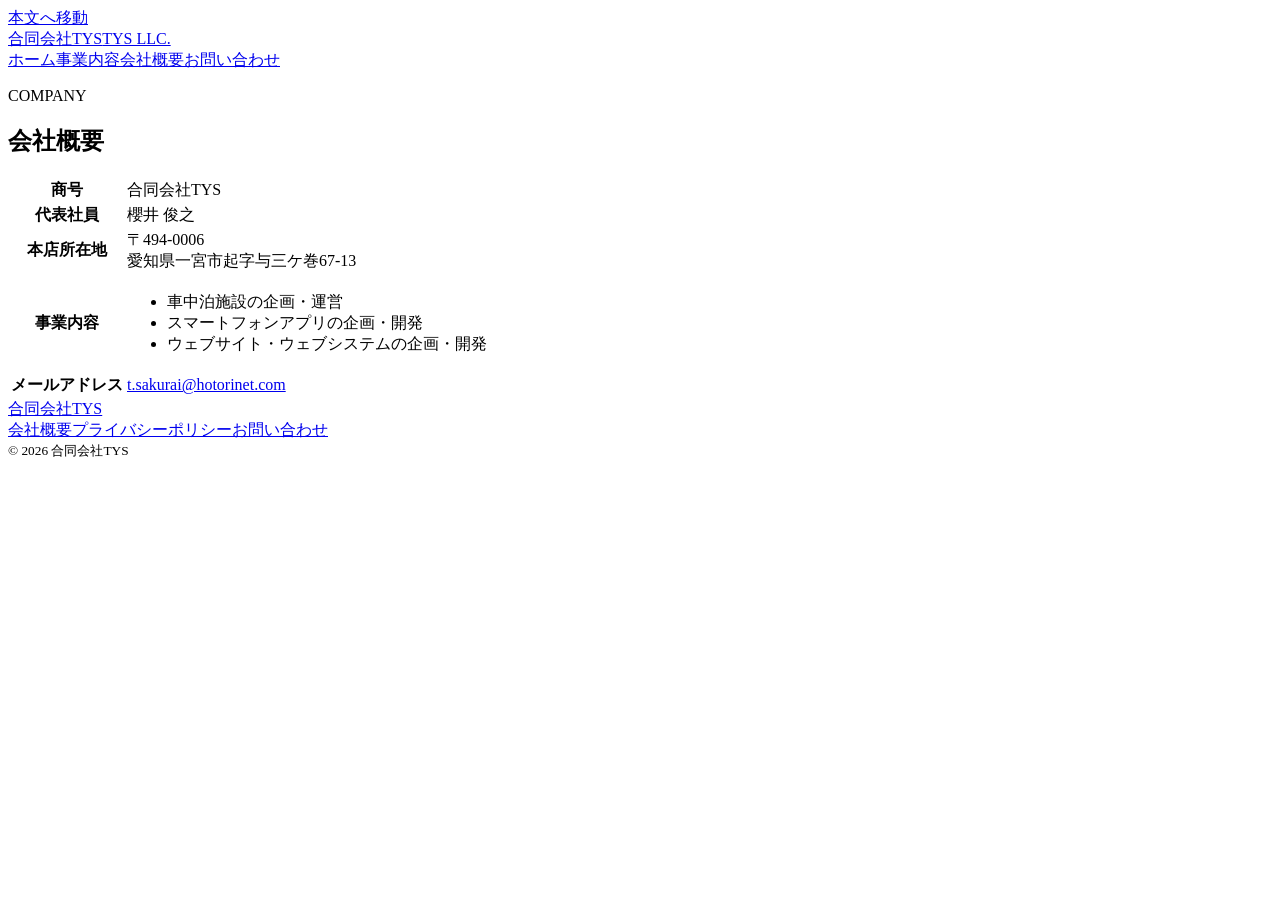
==== company.html @ b514a1fa "Add TYS corporate website" ====
<!doctype html>
<html lang="ja"><head><meta charset="utf-8"><meta name="viewport" content="width=device-width, initial-scale=1"><title>会社概要｜合同会社TYS</title><meta name="description" content="合同会社TYSの会社概要。商号、代表社員、本店所在地、事業内容、お問い合わせメールアドレスをご案内します。"><link rel="canonical" href="https://hotorinet.com/company.html"><meta name="theme-color" content="#244d45"><link rel="icon" type="image/svg+xml" href="favicon.svg"><link rel="stylesheet" href="css/style.css"><script src="js/main.js" defer></script></head>
<body><a class="skip" href="#main">本文へ移動</a><header class="header"><div class="header-inner"><a class="brand" href="index.html">合同会社TYS<span>TYS LLC.</span></a><button class="menu-toggle" type="button" aria-controls="navigation" aria-expanded="false" hidden>メニュー <span aria-hidden="true">＋</span></button><nav id="navigation" aria-label="メインナビゲーション"><a href="index.html">ホーム</a><a href="business.html">事業内容</a><a href="company.html" aria-current="page">会社概要</a><a href="privacy.html#contact">お問い合わせ</a></nav></div></header>
<main id="main"><section class="page-heading wrap"><p class="eyebrow">COMPANY</p><h1>会社概要</h1></section><section class="wrap page-body company-body" aria-label="法人情報"><table class="company-table"><tbody><tr><th scope="row">商号</th><td>合同会社TYS</td></tr><tr><th scope="row">代表社員</th><td>櫻井 俊之</td></tr><tr><th scope="row">本店所在地</th><td>〒494-0006<br>愛知県一宮市起字与三ケ巻67-13</td></tr><tr><th scope="row">事業内容</th><td><ul><li>車中泊施設の企画・運営</li><li>スマートフォンアプリの企画・開発</li><li>ウェブサイト・ウェブシステムの企画・開発</li></ul></td></tr><tr><th scope="row">メールアドレス</th><td><a class="mail" href="mailto:t.sakurai@hotorinet.com">t.sakurai@hotorinet.com</a></td></tr></tbody></table></section></main><footer><div class="footer-inner"><a class="footer-brand" href="index.html">合同会社TYS</a><div class="footer-links"><a href="company.html">会社概要</a><a href="privacy.html">プライバシーポリシー</a><a href="privacy.html#contact">お問い合わせ</a></div><small>© 2026 合同会社TYS</small></div></footer></body></html>
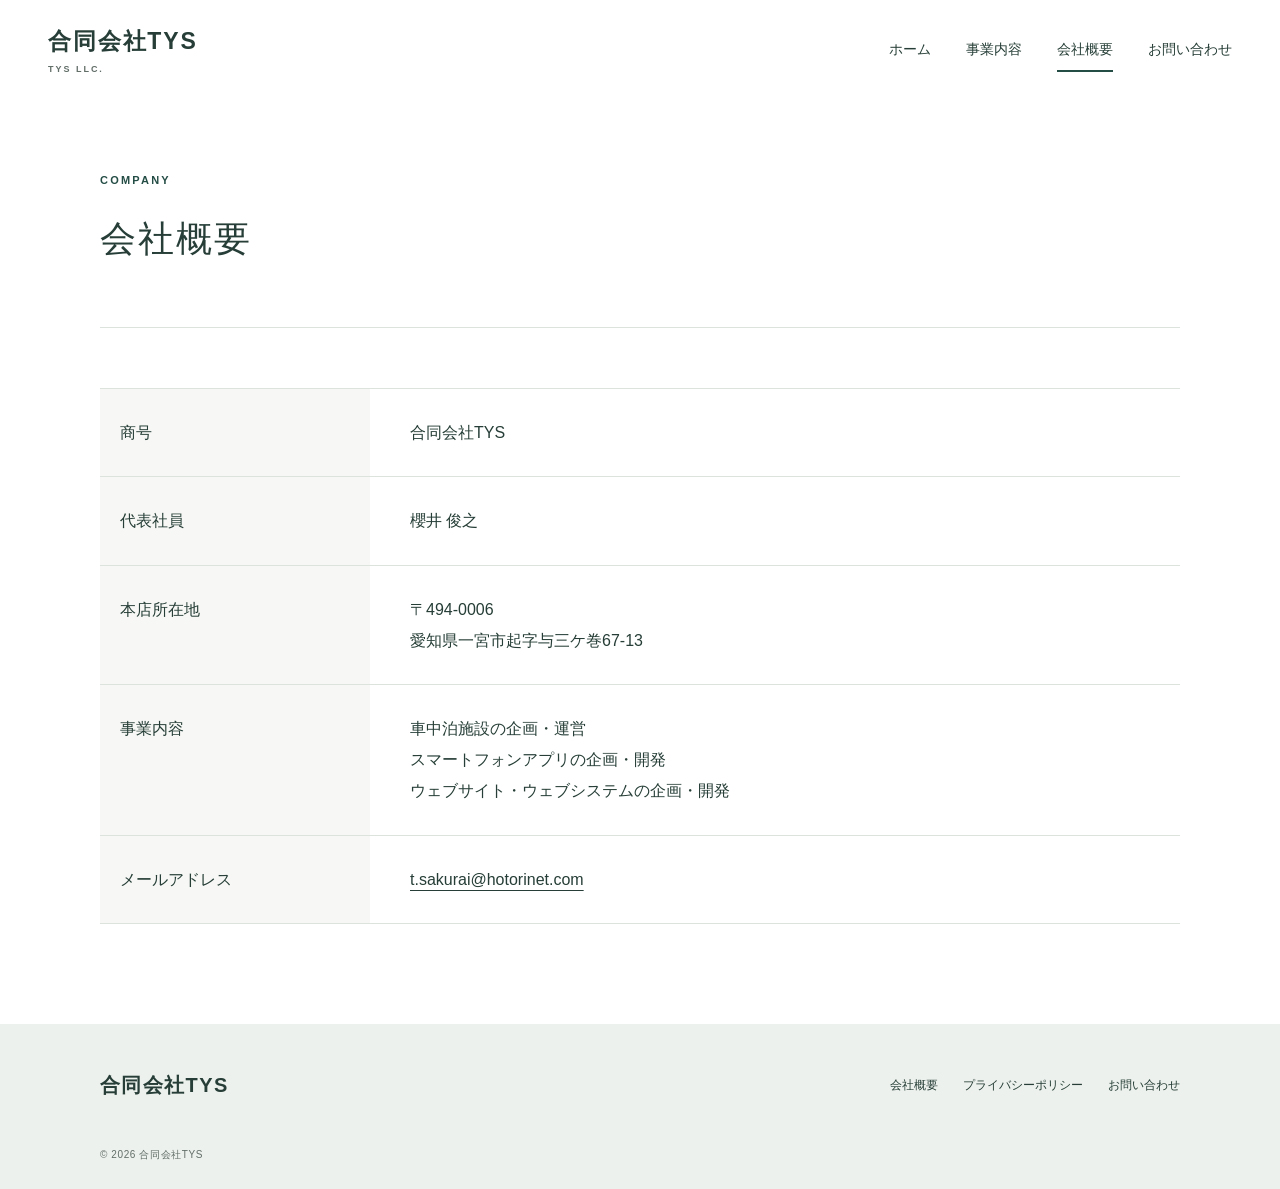
==== commit 47b77e1a: "Improve SEO metadata and Organization structured data" ====
--- a/company.html
+++ b/company.html
@@ -1,4 +1,24 @@
 <!doctype html>
-<html lang="ja"><head><meta charset="utf-8"><meta name="viewport" content="width=device-width, initial-scale=1"><title>会社概要｜合同会社TYS</title><meta name="description" content="合同会社TYSの会社概要。商号、代表社員、本店所在地、事業内容、お問い合わせメールアドレスをご案内します。"><link rel="canonical" href="https://hotorinet.com/company.html"><meta name="theme-color" content="#244d45"><link rel="icon" type="image/svg+xml" href="favicon.svg"><link rel="stylesheet" href="css/style.css"><script src="js/main.js" defer></script></head>
+<html lang="ja"><head><meta charset="utf-8"><meta name="viewport" content="width=device-width, initial-scale=1"><title>会社概要｜合同会社TYS</title><meta name="description" content="合同会社TYSの会社概要。商号、代表社員、本店所在地、事業内容、お問い合わせメールアドレスをご案内します。"><link rel="canonical" href="https://hotorinet.com/company.html"><meta name="theme-color" content="#244d45"><link rel="icon" type="image/svg+xml" href="favicon.svg"><link rel="stylesheet" href="css/style.css"><script src="js/main.js" defer></script>
+<script type="application/ld+json">
+{
+  "@context": "https://schema.org",
+  "@type": "Organization",
+  "@id": "https://hotorinet.com/#organization",
+  "name": "合同会社TYS",
+  "legalName": "合同会社TYS",
+  "url": "https://hotorinet.com/",
+  "email": "t.sakurai@hotorinet.com",
+  "address": {
+    "@type": "PostalAddress",
+    "postalCode": "494-0006",
+    "addressRegion": "愛知県",
+    "addressLocality": "一宮市",
+    "streetAddress": "起字与三ケ巻67-13",
+    "addressCountry": "JP"
+  }
+}
+</script>
+</head>
 <body><a class="skip" href="#main">本文へ移動</a><header class="header"><div class="header-inner"><a class="brand" href="index.html">合同会社TYS<span>TYS LLC.</span></a><button class="menu-toggle" type="button" aria-controls="navigation" aria-expanded="false" hidden>メニュー <span aria-hidden="true">＋</span></button><nav id="navigation" aria-label="メインナビゲーション"><a href="index.html">ホーム</a><a href="business.html">事業内容</a><a href="company.html" aria-current="page">会社概要</a><a href="privacy.html#contact">お問い合わせ</a></nav></div></header>
 <main id="main"><section class="page-heading wrap"><p class="eyebrow">COMPANY</p><h1>会社概要</h1></section><section class="wrap page-body company-body" aria-label="法人情報"><table class="company-table"><tbody><tr><th scope="row">商号</th><td>合同会社TYS</td></tr><tr><th scope="row">代表社員</th><td>櫻井 俊之</td></tr><tr><th scope="row">本店所在地</th><td>〒494-0006<br>愛知県一宮市起字与三ケ巻67-13</td></tr><tr><th scope="row">事業内容</th><td><ul><li>車中泊施設の企画・運営</li><li>スマートフォンアプリの企画・開発</li><li>ウェブサイト・ウェブシステムの企画・開発</li></ul></td></tr><tr><th scope="row">メールアドレス</th><td><a class="mail" href="mailto:t.sakurai@hotorinet.com">t.sakurai@hotorinet.com</a></td></tr></tbody></table></section></main><footer><div class="footer-inner"><a class="footer-brand" href="index.html">合同会社TYS</a><div class="footer-links"><a href="company.html">会社概要</a><a href="privacy.html">プライバシーポリシー</a><a href="privacy.html#contact">お問い合わせ</a></div><small>© 2026 合同会社TYS</small></div></footer></body></html>
--- a/css/style.css
+++ b/css/style.css
@@ -0,0 +1,4 @@
+:root{--ink:#263e37;--muted:#626e68;--green:#244d45;--blue:#365766;--line:#dce2dc;--beige:#f5f3ed}*{box-sizing:border-box}html{scroll-behavior:smooth;scroll-padding-top:30px}body{margin:0;color:var(--ink);background:#fff;font-family:"Noto Sans JP","Yu Gothic",Meiryo,sans-serif;font-size:16px;line-height:1.95;-webkit-font-smoothing:antialiased}a{color:inherit;text-underline-offset:5px}a:hover{color:#58796c}a:focus-visible,button:focus-visible{outline:3px solid #ad7428;outline-offset:5px}h1,h2,h3,p{margin:0}h1,h2,h3{font-weight:500;line-height:1.55}h2{font-size:30px;letter-spacing:.07em}h3{font-size:23px}p+p{margin-top:16px}.wrap{width:min(1080px,calc(100% - 96px));margin-inline:auto}.header{background:#fff}.header-inner{height:100px;width:calc(100% - 96px);max-width:1440px;margin:auto;display:flex;align-items:center;justify-content:space-between;gap:24px}.brand{text-decoration:none;font-size:23px;letter-spacing:.08em;font-weight:600;line-height:1.4}.brand span{display:block;font-size:9px;letter-spacing:.22em;color:var(--muted);margin-top:6px}nav{display:flex;gap:35px}nav a{font-size:14px;text-decoration:none;position:relative;padding:12px 0}nav a[aria-current=page]:after{content:"";position:absolute;bottom:4px;left:0;right:0;height:2px;background:var(--green)}.hero{position:relative;height:clamp(240px,27vw,390px);max-height:none;min-height:0;overflow:hidden;background:#536470}.hero img{width:100%;height:100%;object-fit:cover;object-position:50% 49%;display:block}.hero:after{content:"";position:absolute;inset:0;background:linear-gradient(90deg,rgba(0,0,0,.12),transparent)}.hero h1{position:absolute;z-index:1;right:8%;top:14%;font-size:clamp(36px,4.3vw,62px);color:white;letter-spacing:.18em;text-shadow:0 2px 12px #233c4e55;font-family:"Yu Mincho","Hiragino Mincho ProN",serif}.eyebrow{font-size:11px;font-weight:600;letter-spacing:.2em;color:var(--green);margin-bottom:20px}.intro{padding-block:105px 110px;display:grid;grid-template-columns:1fr 1.12fr;column-gap:80px}.intro .eyebrow{grid-column:1/-1}.intro h2{font-size:32px;line-height:1.9}.intro-copy{align-self:center;line-height:2.25;color:var(--muted)}.business-section{background:var(--beige);padding:85px 0 95px}.section-heading{display:flex;justify-content:space-between;align-items:center;margin-bottom:40px;gap:25px}.section-heading p:not(.eyebrow){font-size:14px;color:var(--muted)}.cards{display:grid;grid-template-columns:1fr 1fr;gap:26px}.business-card{display:flex;flex-direction:column;text-decoration:none;background:white;padding:35px 38px 26px;border-top:3px solid var(--green);transition:background .2s}.business-card:hover{background:#fafcf9;color:var(--ink)}.business-card.blue{border-color:var(--blue)}.card-number{display:flex;gap:15px;align-items:center;font-family:Georgia,serif;font-size:30px;color:var(--green);margin-bottom:20px}.card-number span{font-family:Arial,sans-serif;font-size:10px;letter-spacing:.13em}.blue .card-number{color:var(--blue)}.business-card p{font-size:14px;color:var(--muted);margin:18px 0 30px}.card-bottom{display:flex;justify-content:space-between;border-top:1px solid var(--line);padding-top:18px;font-size:13px;margin-top:auto}.card-bottom span{font-size:20px}.company-link{padding-block:75px 80px;display:flex;align-items:center;justify-content:space-between;gap:24px}.text-link{text-decoration:none;display:inline-flex;gap:35px;align-items:center;border-bottom:1px solid #82948b;padding:8px 0;font-size:14px}.text-link span{font-size:20px}footer{background:#edf1ed;padding:42px 0 25px}.footer-inner{width:min(1080px,calc(100% - 96px));margin:auto;display:flex;align-items:center;flex-wrap:wrap;gap:25px;justify-content:space-between}.footer-brand{text-decoration:none;font-size:20px;font-weight:600;letter-spacing:.07em}.footer-links{display:flex;gap:25px;font-size:12px}.footer-links a{text-decoration:none}footer small{width:100%;font-size:10px;letter-spacing:.06em;color:var(--muted);margin-top:15px}.page-heading{padding-block:70px 60px;border-bottom:1px solid var(--line)}.page-heading h1{font-size:36px;letter-spacing:.06em}.lead{margin-top:20px;color:var(--muted)}.page-body{padding-block:60px 100px;min-height:420px}.business-detail{display:grid;grid-template-columns:1fr 1.7fr;gap:60px;padding:15px 0 65px}.business-detail+.business-detail{border-top:1px solid var(--line);padding-top:65px}.detail-label h2{font-size:24px;margin-top:15px}.status{display:inline-block;background:#f1ecdf;color:#655331;border:1px solid #ded3b9;font-size:12px;letter-spacing:.06em;padding:3px 13px;margin-bottom:18px}.facility-name{font-size:27px;margin-bottom:20px}.mini-details{display:grid;grid-template-columns:90px 1fr;font-size:14px;gap:12px;margin:28px 0 18px}.mini-details dt{color:var(--muted)}dd{margin:0}.note{font-size:12px;color:var(--muted);margin-top:18px}.service-list{padding-left:1.3em;margin-block:25px}.app-list{background:var(--beige);padding:25px;margin-top:35px}.app-list h3{font-size:17px;margin-bottom:10px}.app-list p{font-size:14px}.company-table{width:100%;border-collapse:collapse;text-align:left}.company-table th,.company-table td{padding:28px 20px;border-bottom:1px solid var(--line);vertical-align:top}.company-table th{width:25%;font-weight:500;background:#f7f8f5}.company-table tr:first-child>*{border-top:1px solid var(--line)}.company-table td{padding-left:40px}.company-table ul{list-style:none;padding:0;margin:0}.mail{overflow-wrap:anywhere}.policy{max-width:900px}.policy-intro{margin-bottom:45px}.policy section{margin-block:36px}.policy h2{font-size:21px;letter-spacing:.02em;margin-bottom:13px}.policy p{color:#536159}.policy .contact-box{background:var(--beige);padding:35px 40px;margin:65px 0 0;scroll-margin-top:30px}.contact-mail{display:inline-block;font-size:clamp(16px,2.5vw,25px);margin-top:22px;overflow-wrap:anywhere}.contact-mail span{margin-left:15px}.skip{position:fixed;top:-100px;left:15px;background:white;padding:10px;z-index:10}.skip:focus{top:10px}.sr-only{position:absolute;width:1px;height:1px;overflow:hidden;clip-path:inset(50%)}.menu-toggle{font:inherit;background:transparent;border:1px solid var(--line);padding:7px 12px;font-size:13px;color:var(--ink)}[hidden]{display:none!important}
+@media(min-width:1600px){.hero{height:420px}.hero img{object-position:50% 49%}}
+@media(max-width:760px){.wrap,.footer-inner{width:calc(100% - 40px)}.header-inner{width:calc(100% - 40px);height:auto;min-height:82px;flex-wrap:wrap;gap:0;padding-block:17px}.brand{font-size:19px}.brand span{font-size:8px}nav{width:100%;gap:0;justify-content:space-between;margin-top:15px;flex-wrap:wrap}nav a{font-size:12px}.menu-toggle:not([hidden]){display:block}.js-menu nav{display:none}.js-menu nav.is-open{display:flex}.hero{height:230px;min-height:0;max-height:none}.hero img{object-position:45% 49%}.hero h1{left:auto;right:6%;top:9%;font-size:28px;letter-spacing:.14em}.intro{display:block;padding-block:65px}.intro h2{font-size:27px}.intro-copy{margin-top:28px;font-size:15px}.business-section{padding-block:58px}.section-heading{display:block;margin-bottom:28px}.section-heading>p{margin-top:20px}.cards{grid-template-columns:1fr;gap:20px}.business-card{padding:26px}.business-card h3{font-size:22px}.company-link{padding-block:55px;display:block}.company-link h2{font-size:24px}.company-link .text-link{margin-top:25px}h2{font-size:27px}.footer-links{flex-wrap:wrap;gap:12px 20px}.footer-inner{gap:20px}.page-heading{padding-block:45px 35px}.page-heading h1{font-size:28px;overflow-wrap:anywhere}.lead{font-size:14px}.page-body{padding-block:35px 65px}.business-detail{grid-template-columns:1fr;gap:30px;padding-bottom:45px}.business-detail+.business-detail{padding-top:45px}.facility-name{font-size:24px}.company-table th,.company-table td{display:block;width:100%;padding:15px 18px}.company-table th{border-bottom:0;font-size:14px}.company-table td{font-size:14px;padding-bottom:22px}.company-table tr:first-child td{border-top:0}.policy{font-size:14px}.policy .contact-box{padding:28px 22px}.desktop-break{display:none}.mini-details{grid-template-columns:70px 1fr;font-size:13px;gap:10px}}
+@media(prefers-reduced-motion:reduce){html{scroll-behavior:auto}*{transition:none!important}}
